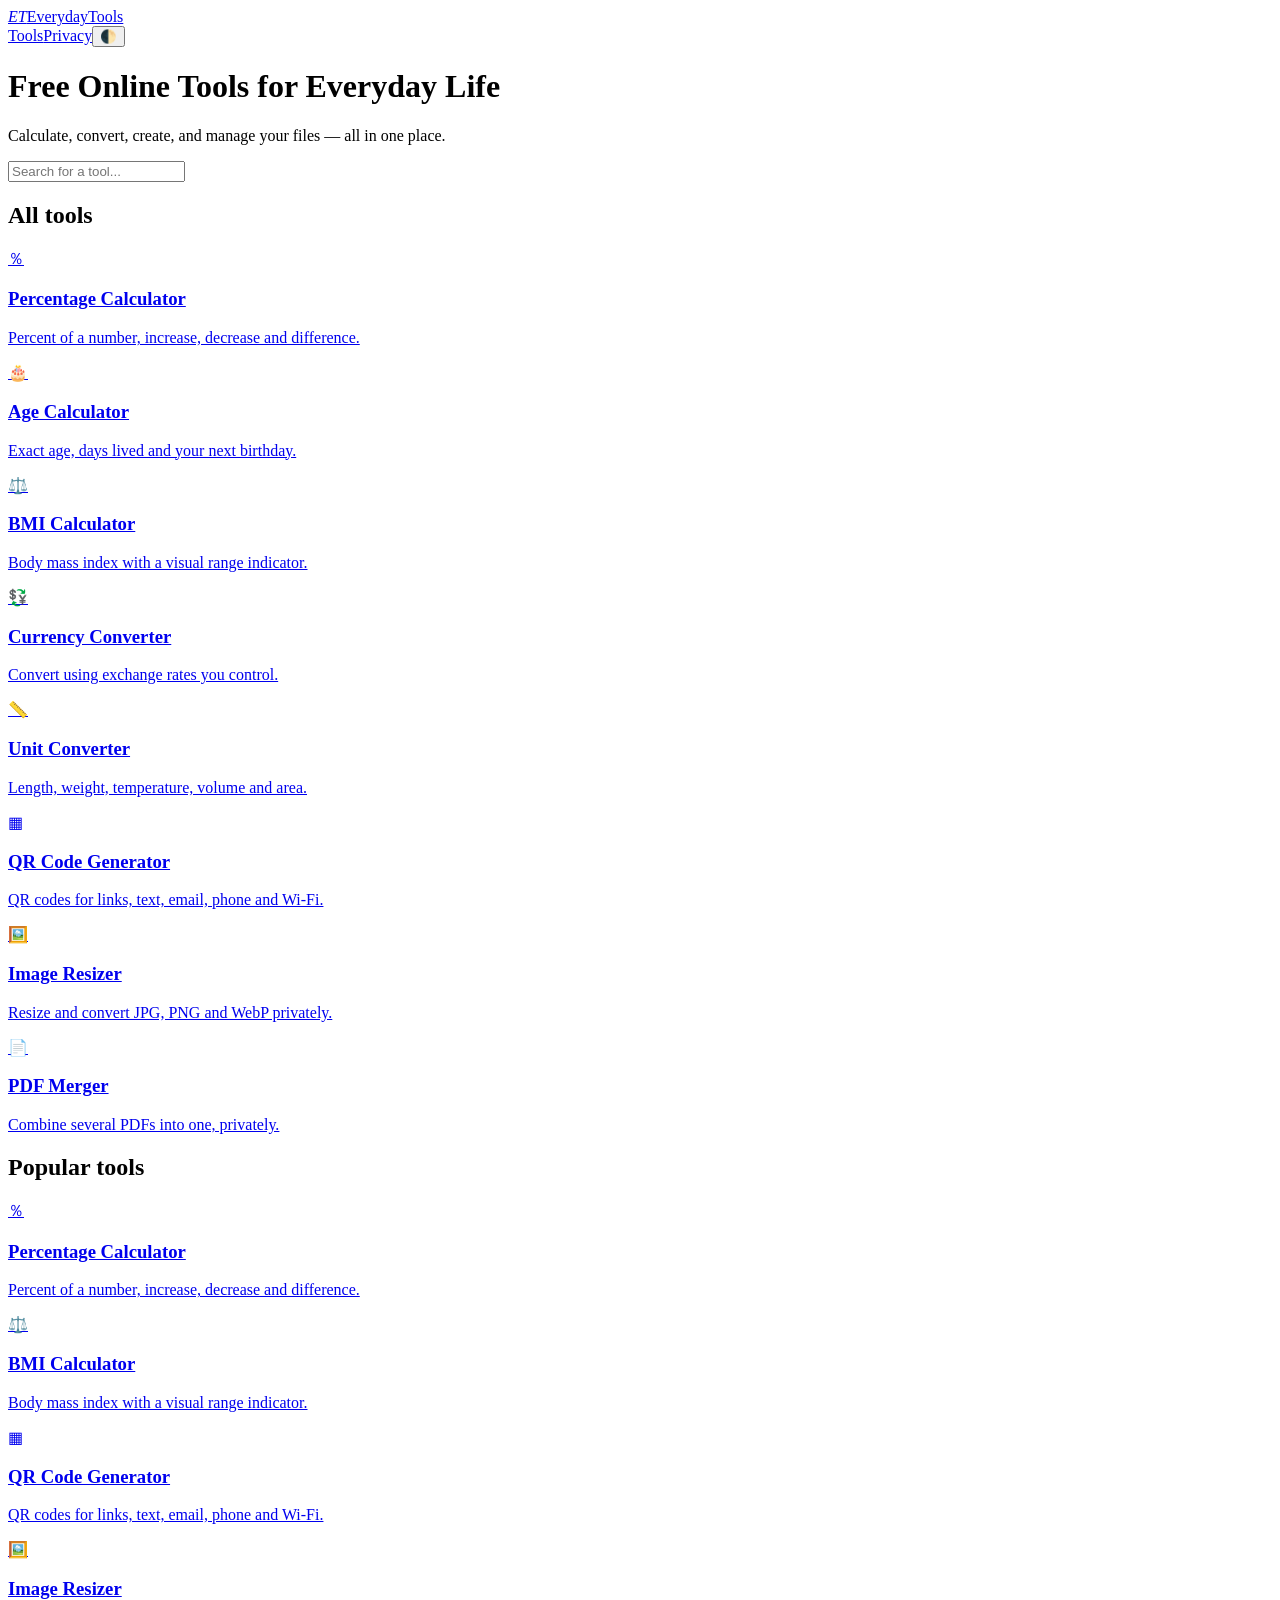
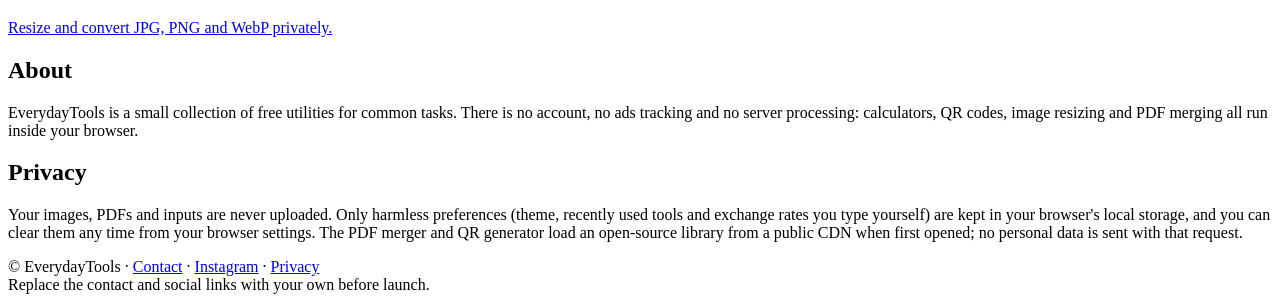
==== index.html @ 6e1048e0 "Update index.html" ====
<!DOCTYPE html>
<html lang="en">
<head>
<meta charset="utf-8">
<meta name="viewport" content="width=device-width, initial-scale=1">
<title>EverydayTools – Free Online Calculators, Converters & File Tools</title>
<meta name="description" content="Free online percentage, age, BMI, currency and unit calculators, plus QR code generator, image resizer and PDF merger. No sign-up, files never leave your browser.">
<meta name="robots" content="index,follow,max-image-preview:large">
<link rel="canonical" href="https://everydaytools-c4f.pages.dev/">
<link rel="icon" href="favicon.svg" type="image/svg+xml">
<meta property="og:type" content="website">
<meta property="og:title" content="EverydayTools – Useful Tools. Simple Solutions.">
<meta property="og:description" content="Calculate, convert, create, and manage your files — all in one place.">
<meta property="og:url" content="https://everydaytools-c4f.pages.dev/">
<meta property="og:image" content="https://everydaytools-c4f.pages.dev/og-image.png">
<meta name="twitter:card" content="summary_large_image">
<script type="application/ld+json">{"@context":"https://schema.org","@type":"WebSite","name":"EverydayTools","url":"https://everydaytools.pages.dev/","description":"Free online everyday tools that run in your browser."}</script>
<link rel="stylesheet" href="style.css">
<script type="application/ld+json">{"@context": "https://schema.org", "@type": "ItemList", "itemListElement": [{"@type": "ListItem", "position": 1, "name": "Percentage Calculator", "url": "https://everydaytools.pages.dev/tools/percentage"}, {"@type": "ListItem", "position": 2, "name": "Age Calculator", "url": "https://everydaytools.pages.dev/tools/age"}, {"@type": "ListItem", "position": 3, "name": "BMI Calculator", "url": "https://everydaytools.pages.dev/tools/bmi"}, {"@type": "ListItem", "position": 4, "name": "Currency Converter", "url": "https://everydaytools.pages.dev/tools/currency"}, {"@type": "ListItem", "position": 5, "name": "Unit Converter", "url": "https://everydaytools.pages.dev/tools/unit-converter"}, {"@type": "ListItem", "position": 6, "name": "QR Code Generator", "url": "https://everydaytools.pages.dev/tools/qr-generator"}, {"@type": "ListItem", "position": 7, "name": "Image Resizer", "url": "https://everydaytools.pages.dev/tools/image-resizer"}, {"@type": "ListItem", "position": 8, "name": "PDF Merger", "url": "https://everydaytools.pages.dev/tools/pdf-merger"}]}</script>
</head>
<body>
<header><div class="w"><a class="logo" href="#" aria-label="EverydayTools home"><i>ET</i>EverydayTools</a>
<nav><a href="#tools">Tools</a><a href="#privacy">Privacy</a><button class="btn ghost" id="theme" aria-label="Toggle dark mode">🌓</button></nav></div></header>
<main class="w">
<div id="home">
<div class="hero"><h1>Free Online Tools for Everyday Life</h1><p>Calculate, convert, create, and manage your files — all in one place.</p>
<input id="search" type="search" placeholder="Search for a tool..." aria-label="Search for a tool"></div>
<section id="tools"><h2>All tools</h2><div class="grid" id="all"><a class="card" href="tools/percentage.html"><span class="ic">％</span><h3>Percentage Calculator</h3><p>Percent of a number, increase, decrease and difference.</p></a><a class="card" href="tools/age.html"><span class="ic">🎂</span><h3>Age Calculator</h3><p>Exact age, days lived and your next birthday.</p></a><a class="card" href="tools/bmi.html"><span class="ic">⚖️</span><h3>BMI Calculator</h3><p>Body mass index with a visual range indicator.</p></a><a class="card" href="tools/currency.html"><span class="ic">💱</span><h3>Currency Converter</h3><p>Convert using exchange rates you control.</p></a><a class="card" href="tools/unit-converter.html"><span class="ic">📏</span><h3>Unit Converter</h3><p>Length, weight, temperature, volume and area.</p></a><a class="card" href="tools/qr-generator.html"><span class="ic">▦</span><h3>QR Code Generator</h3><p>QR codes for links, text, email, phone and Wi-Fi.</p></a><a class="card" href="tools/image-resizer.html"><span class="ic">🖼️</span><h3>Image Resizer</h3><p>Resize and convert JPG, PNG and WebP privately.</p></a><a class="card" href="tools/pdf-merger.html"><span class="ic">📄</span><h3>PDF Merger</h3><p>Combine several PDFs into one, privately.</p></a></div></section>
<section><h2>Popular tools</h2><div class="grid" id="pop"><a class="card" href="tools/percentage.html"><span class="ic">％</span><h3>Percentage Calculator</h3><p>Percent of a number, increase, decrease and difference.</p></a><a class="card" href="tools/bmi.html"><span class="ic">⚖️</span><h3>BMI Calculator</h3><p>Body mass index with a visual range indicator.</p></a><a class="card" href="tools/qr-generator.html"><span class="ic">▦</span><h3>QR Code Generator</h3><p>QR codes for links, text, email, phone and Wi-Fi.</p></a><a class="card" href="tools/image-resizer.html"><span class="ic">🖼️</span><h3>Image Resizer</h3><p>Resize and convert JPG, PNG and WebP privately.</p></a></div></section>
<section id="recentS" hidden><h2>Recently used</h2><div class="grid" id="rec"></div></section>
<section class="about" id="about"><h2>About</h2><p>EverydayTools is a small collection of free utilities for common tasks. There is no account, no ads tracking and no server processing: calculators, QR codes, image resizing and PDF merging all run inside your browser.</p></section>
<section class="about" id="privacy"><h2>Privacy</h2><p>Your images, PDFs and inputs are never uploaded. Only harmless preferences (theme, recently used tools and exchange rates you type yourself) are kept in your browser's local storage, and you can clear them any time from your browser settings. The PDF merger and QR generator load an open-source library from a public CDN when first opened; no personal data is sent with that request.</p></section>
</div>
<div id="view" hidden></div>
</main>
<footer><div class="w">© EverydayTools · <a href="mailto:hello@example.com">Contact</a> · <a href="https://instagram.com/" rel="noopener">Instagram</a> · <a href="#privacy">Privacy</a><br>Replace the contact and social links with your own before launch.</div></footer>
<script src="js/tools.js" defer></script>
</body>
</html>
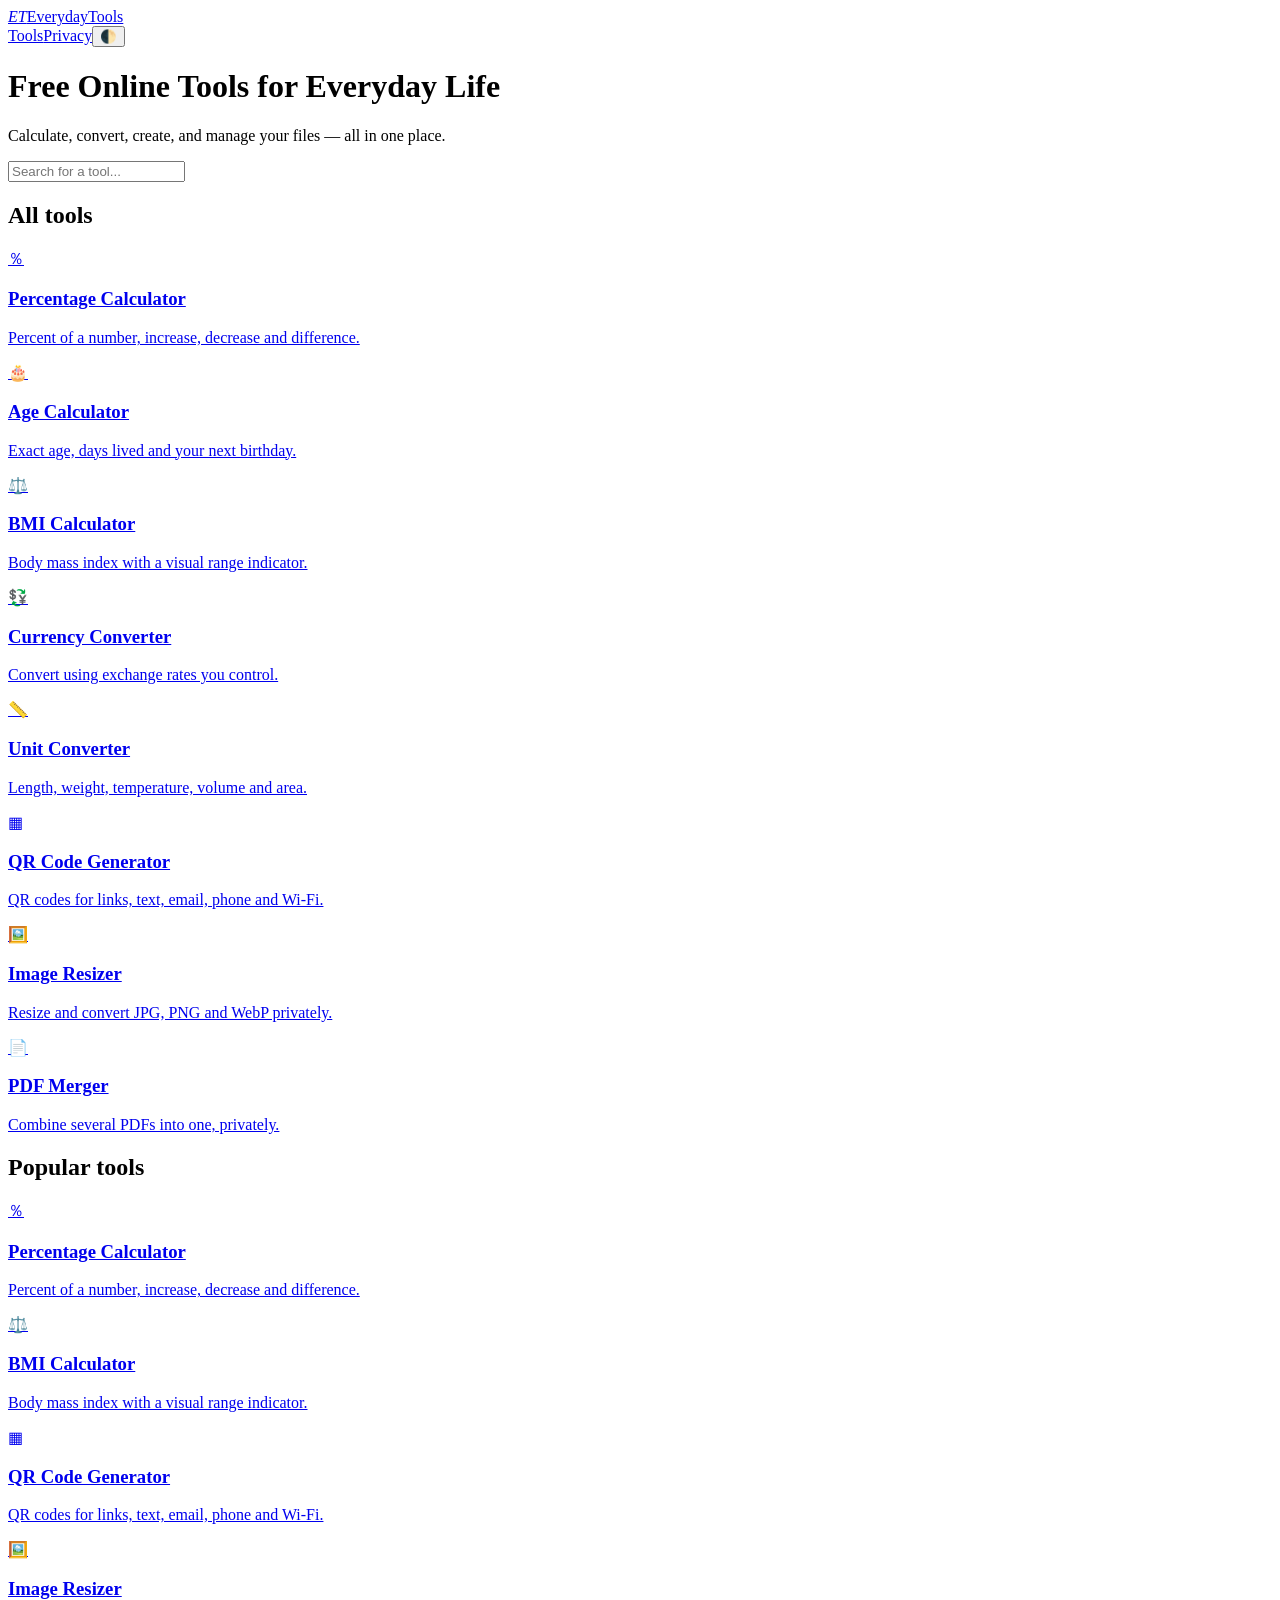
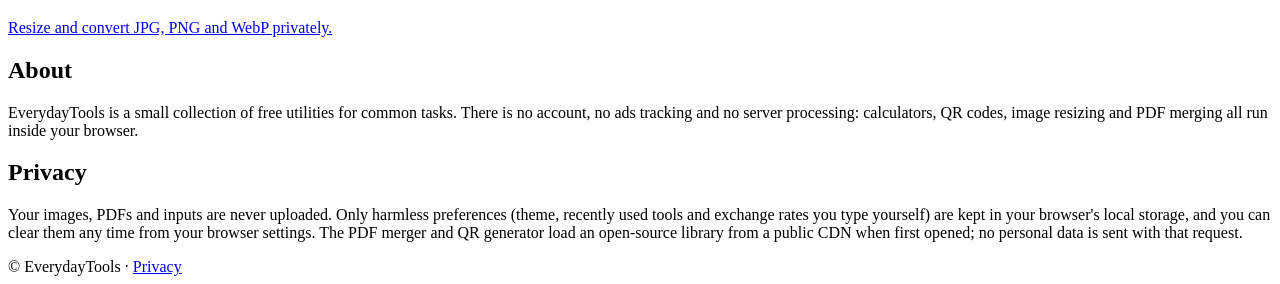
==== commit bb48f67a: "Fix canonical domain and improve SEO metadata" ====
--- a/index.html
+++ b/index.html
@@ -9,14 +9,18 @@
 <link rel="canonical" href="https://everydaytools-c4f.pages.dev/">
 <link rel="icon" href="favicon.svg" type="image/svg+xml">
 <meta property="og:type" content="website">
+<meta property="og:site_name" content="EverydayTools">
+<meta name="twitter:title" content="EverydayTools – Free Online Calculators, Converters & File Tools">
+<meta name="twitter:description" content="Free percentage, age and BMI calculators, currency and unit converters, QR codes, image resizing and PDF merging. Private browser-based tools, free to use.">
+<meta name="theme-color" content="#101827">
 <meta property="og:title" content="EverydayTools – Useful Tools. Simple Solutions.">
 <meta property="og:description" content="Calculate, convert, create, and manage your files — all in one place.">
 <meta property="og:url" content="https://everydaytools-c4f.pages.dev/">
 <meta property="og:image" content="https://everydaytools-c4f.pages.dev/og-image.png">
 <meta name="twitter:card" content="summary_large_image">
-<script type="application/ld+json">{"@context":"https://schema.org","@type":"WebSite","name":"EverydayTools","url":"https://everydaytools.pages.dev/","description":"Free online everyday tools that run in your browser."}</script>
+<script type="application/ld+json">{"@context":"https://schema.org","@type":"WebSite","name":"EverydayTools","url":"https://everydaytools-c4f.pages.dev/","description":"Free online calculators, converters and file tools that run in your browser.","inLanguage":"en"}</script>
 <link rel="stylesheet" href="style.css">
-<script type="application/ld+json">{"@context": "https://schema.org", "@type": "ItemList", "itemListElement": [{"@type": "ListItem", "position": 1, "name": "Percentage Calculator", "url": "https://everydaytools.pages.dev/tools/percentage"}, {"@type": "ListItem", "position": 2, "name": "Age Calculator", "url": "https://everydaytools.pages.dev/tools/age"}, {"@type": "ListItem", "position": 3, "name": "BMI Calculator", "url": "https://everydaytools.pages.dev/tools/bmi"}, {"@type": "ListItem", "position": 4, "name": "Currency Converter", "url": "https://everydaytools.pages.dev/tools/currency"}, {"@type": "ListItem", "position": 5, "name": "Unit Converter", "url": "https://everydaytools.pages.dev/tools/unit-converter"}, {"@type": "ListItem", "position": 6, "name": "QR Code Generator", "url": "https://everydaytools.pages.dev/tools/qr-generator"}, {"@type": "ListItem", "position": 7, "name": "Image Resizer", "url": "https://everydaytools.pages.dev/tools/image-resizer"}, {"@type": "ListItem", "position": 8, "name": "PDF Merger", "url": "https://everydaytools.pages.dev/tools/pdf-merger"}]}</script>
+<script type="application/ld+json">{"@context": "https://schema.org", "@type": "ItemList", "itemListElement": [{"@type": "ListItem", "position": 1, "name": "Percentage Calculator", "url": "https://everydaytools-c4f.pages.dev/tools/percentage"}, {"@type": "ListItem", "position": 2, "name": "Age Calculator", "url": "https://everydaytools-c4f.pages.dev/tools/age"}, {"@type": "ListItem", "position": 3, "name": "BMI Calculator", "url": "https://everydaytools-c4f.pages.dev/tools/bmi"}, {"@type": "ListItem", "position": 4, "name": "Currency Converter", "url": "https://everydaytools-c4f.pages.dev/tools/currency"}, {"@type": "ListItem", "position": 5, "name": "Unit Converter", "url": "https://everydaytools-c4f.pages.dev/tools/unit-converter"}, {"@type": "ListItem", "position": 6, "name": "QR Code Generator", "url": "https://everydaytools-c4f.pages.dev/tools/qr-generator"}, {"@type": "ListItem", "position": 7, "name": "Image Resizer", "url": "https://everydaytools-c4f.pages.dev/tools/image-resizer"}, {"@type": "ListItem", "position": 8, "name": "PDF Merger", "url": "https://everydaytools-c4f.pages.dev/tools/pdf-merger"}]}</script>
 </head>
 <body>
 <header><div class="w"><a class="logo" href="#" aria-label="EverydayTools home"><i>ET</i>EverydayTools</a>
@@ -33,7 +37,7 @@
 </div>
 <div id="view" hidden></div>
 </main>
-<footer><div class="w">© EverydayTools · <a href="mailto:hello@example.com">Contact</a> · <a href="https://instagram.com/" rel="noopener">Instagram</a> · <a href="#privacy">Privacy</a><br>Replace the contact and social links with your own before launch.</div></footer>
+<footer><div class="w">© EverydayTools · <a href="#privacy">Privacy</a></div></footer>
 <script src="js/tools.js" defer></script>
 </body>
 </html>
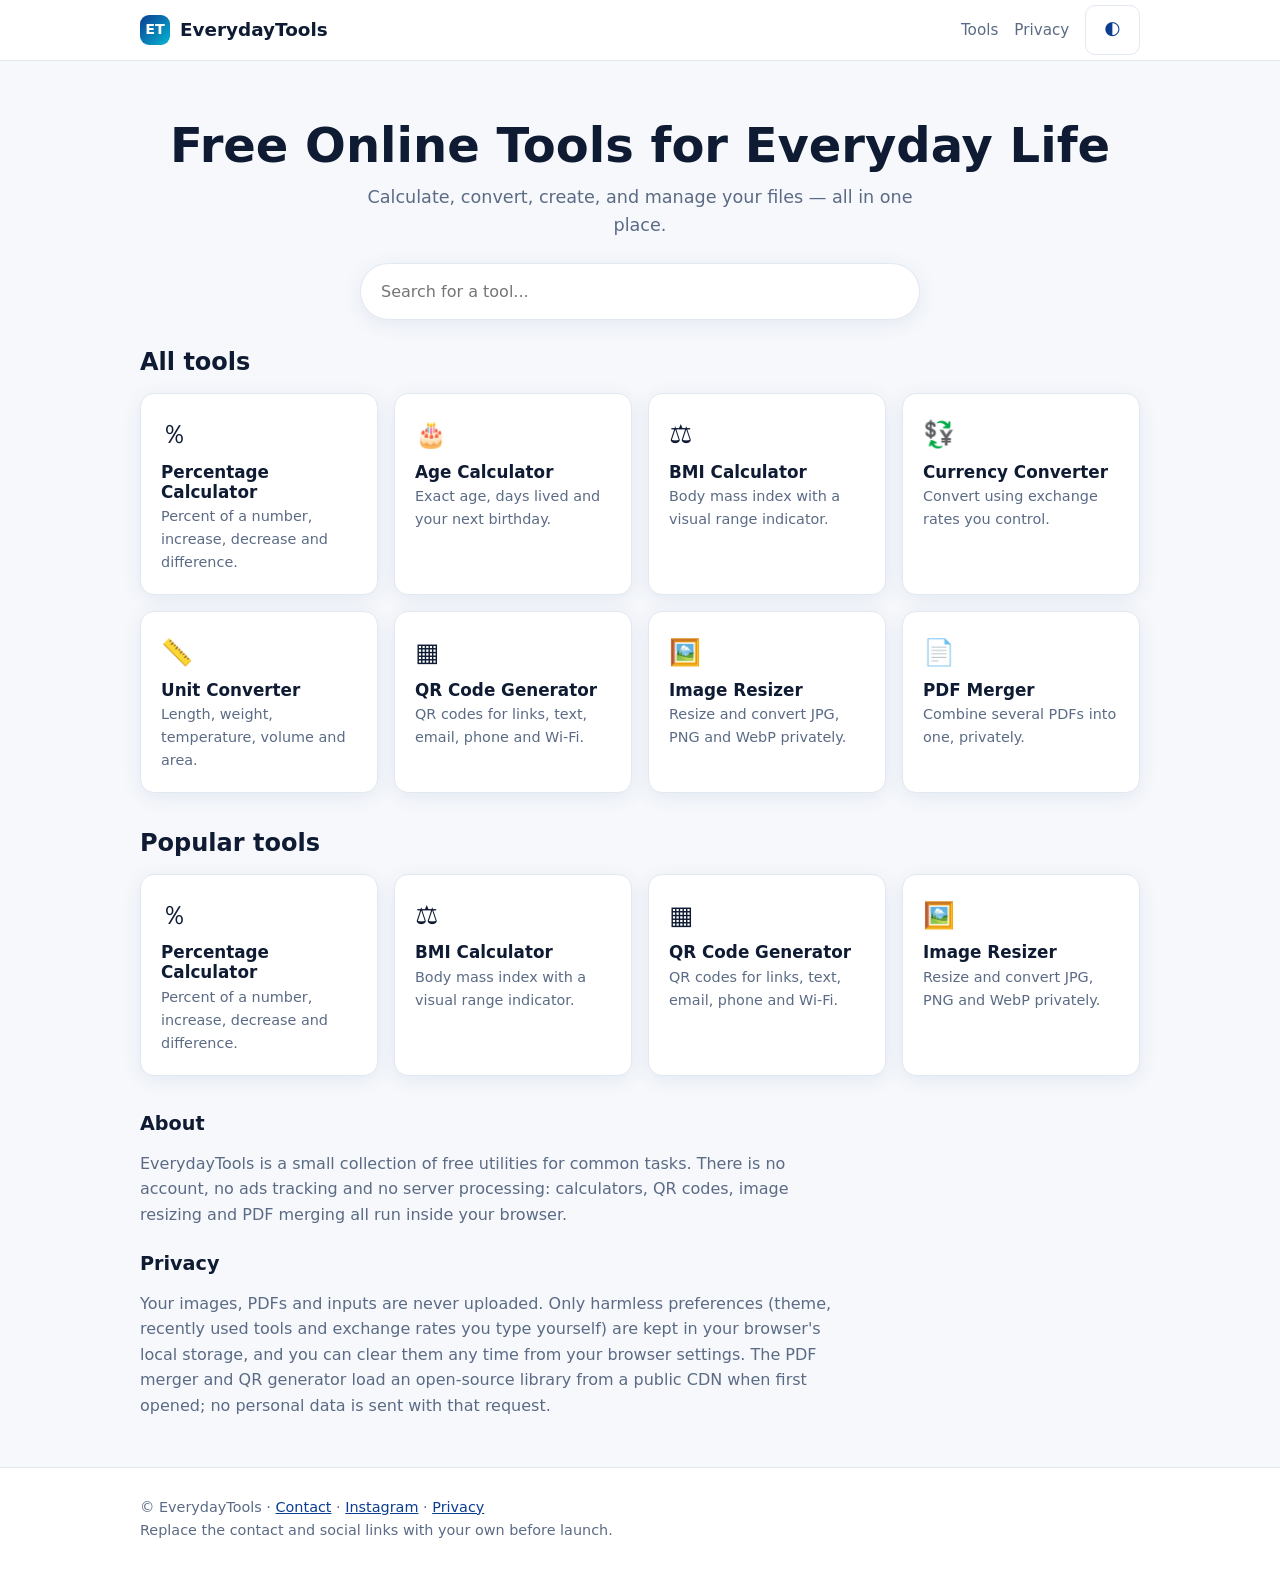
==== commit cb89362c: "Initial project upload" ====
--- a/index.html
+++ b/index.html
@@ -6,21 +6,17 @@
 <title>EverydayTools – Free Online Calculators, Converters & File Tools</title>
 <meta name="description" content="Free online percentage, age, BMI, currency and unit calculators, plus QR code generator, image resizer and PDF merger. No sign-up, files never leave your browser.">
 <meta name="robots" content="index,follow,max-image-preview:large">
-<link rel="canonical" href="https://everydaytools-c4f.pages.dev/">
+<link rel="canonical" href="https://everydaytools.pages.dev/">
 <link rel="icon" href="favicon.svg" type="image/svg+xml">
 <meta property="og:type" content="website">
-<meta property="og:site_name" content="EverydayTools">
-<meta name="twitter:title" content="EverydayTools – Free Online Calculators, Converters & File Tools">
-<meta name="twitter:description" content="Free percentage, age and BMI calculators, currency and unit converters, QR codes, image resizing and PDF merging. Private browser-based tools, free to use.">
-<meta name="theme-color" content="#101827">
 <meta property="og:title" content="EverydayTools – Useful Tools. Simple Solutions.">
 <meta property="og:description" content="Calculate, convert, create, and manage your files — all in one place.">
-<meta property="og:url" content="https://everydaytools-c4f.pages.dev/">
-<meta property="og:image" content="https://everydaytools-c4f.pages.dev/og-image.png">
+<meta property="og:url" content="https://everydaytools.pages.dev/">
+<meta property="og:image" content="https://everydaytools.pages.dev/og-image.png">
 <meta name="twitter:card" content="summary_large_image">
-<script type="application/ld+json">{"@context":"https://schema.org","@type":"WebSite","name":"EverydayTools","url":"https://everydaytools-c4f.pages.dev/","description":"Free online calculators, converters and file tools that run in your browser.","inLanguage":"en"}</script>
+<script type="application/ld+json">{"@context":"https://schema.org","@type":"WebSite","name":"EverydayTools","url":"https://everydaytools.pages.dev/","description":"Free online everyday tools that run in your browser."}</script>
 <link rel="stylesheet" href="style.css">
-<script type="application/ld+json">{"@context": "https://schema.org", "@type": "ItemList", "itemListElement": [{"@type": "ListItem", "position": 1, "name": "Percentage Calculator", "url": "https://everydaytools-c4f.pages.dev/tools/percentage"}, {"@type": "ListItem", "position": 2, "name": "Age Calculator", "url": "https://everydaytools-c4f.pages.dev/tools/age"}, {"@type": "ListItem", "position": 3, "name": "BMI Calculator", "url": "https://everydaytools-c4f.pages.dev/tools/bmi"}, {"@type": "ListItem", "position": 4, "name": "Currency Converter", "url": "https://everydaytools-c4f.pages.dev/tools/currency"}, {"@type": "ListItem", "position": 5, "name": "Unit Converter", "url": "https://everydaytools-c4f.pages.dev/tools/unit-converter"}, {"@type": "ListItem", "position": 6, "name": "QR Code Generator", "url": "https://everydaytools-c4f.pages.dev/tools/qr-generator"}, {"@type": "ListItem", "position": 7, "name": "Image Resizer", "url": "https://everydaytools-c4f.pages.dev/tools/image-resizer"}, {"@type": "ListItem", "position": 8, "name": "PDF Merger", "url": "https://everydaytools-c4f.pages.dev/tools/pdf-merger"}]}</script>
+<script type="application/ld+json">{"@context": "https://schema.org", "@type": "ItemList", "itemListElement": [{"@type": "ListItem", "position": 1, "name": "Percentage Calculator", "url": "https://everydaytools.pages.dev/tools/percentage"}, {"@type": "ListItem", "position": 2, "name": "Age Calculator", "url": "https://everydaytools.pages.dev/tools/age"}, {"@type": "ListItem", "position": 3, "name": "BMI Calculator", "url": "https://everydaytools.pages.dev/tools/bmi"}, {"@type": "ListItem", "position": 4, "name": "Currency Converter", "url": "https://everydaytools.pages.dev/tools/currency"}, {"@type": "ListItem", "position": 5, "name": "Unit Converter", "url": "https://everydaytools.pages.dev/tools/unit-converter"}, {"@type": "ListItem", "position": 6, "name": "QR Code Generator", "url": "https://everydaytools.pages.dev/tools/qr-generator"}, {"@type": "ListItem", "position": 7, "name": "Image Resizer", "url": "https://everydaytools.pages.dev/tools/image-resizer"}, {"@type": "ListItem", "position": 8, "name": "PDF Merger", "url": "https://everydaytools.pages.dev/tools/pdf-merger"}]}</script>
 </head>
 <body>
 <header><div class="w"><a class="logo" href="#" aria-label="EverydayTools home"><i>ET</i>EverydayTools</a>
@@ -37,7 +33,7 @@
 </div>
 <div id="view" hidden></div>
 </main>
-<footer><div class="w">© EverydayTools · <a href="#privacy">Privacy</a></div></footer>
+<footer><div class="w">© EverydayTools · <a href="mailto:hello@example.com">Contact</a> · <a href="https://instagram.com/" rel="noopener">Instagram</a> · <a href="#privacy">Privacy</a><br>Replace the contact and social links with your own before launch.</div></footer>
 <script src="js/tools.js" defer></script>
 </body>
 </html>
--- a/style.css
+++ b/style.css
@@ -0,0 +1,45 @@
+:root{--bg:#f6f8fb;--card:#fff;--tx:#0f1b33;--mu:#5b6b85;--pr:#0b3d91;--ac:#06b6d4;--bd:#e2e8f0;--sh:0 4px 20px rgba(11,61,145,.08);--r:14px}
+[data-theme=dark]{--bg:#0b1220;--card:#121c31;--tx:#e8eefb;--mu:#9fb0cc;--pr:#4f8dff;--ac:#22d3ee;--bd:#24324d;--sh:0 4px 20px rgba(0,0,0,.4)}
+*{box-sizing:border-box}[hidden]{display:none!important}
+body{margin:0;background:var(--bg);color:var(--tx);font:16px/1.6 Inter,system-ui,-apple-system,"Segoe UI",Roboto,sans-serif}
+a{color:var(--pr)}h1,h2,h3{line-height:1.2;margin:0 0 .5rem}
+.w{max-width:1040px;margin:0 auto;padding:0 20px}
+header{background:var(--card);border-bottom:1px solid var(--bd);position:sticky;top:0;z-index:5}
+header .w{display:flex;align-items:center;justify-content:space-between;height:60px}
+.logo{display:flex;align-items:center;gap:10px;font-weight:700;font-size:1.15rem;color:var(--tx);text-decoration:none}
+.logo i{width:30px;height:30px;border-radius:9px;background:linear-gradient(135deg,var(--pr),var(--ac));display:grid;place-items:center;color:#fff;font-style:normal;font-size:.9rem}
+nav{display:flex;gap:16px;align-items:center}nav a{text-decoration:none;color:var(--mu);font-size:.95rem}
+.hero{padding:56px 0 28px;text-align:center}.hero h1{font-size:clamp(2rem,5vw,3rem)}.hero p{color:var(--mu);font-size:1.1rem;margin:0 auto 24px;max-width:560px}
+#search{width:100%;max-width:560px;padding:15px 20px;border-radius:999px;border:1px solid var(--bd);background:var(--card);color:var(--tx);font-size:1rem;box-shadow:var(--sh)}
+.grid{display:grid;grid-template-columns:repeat(auto-fill,minmax(230px,1fr));gap:16px;margin:16px 0 36px}
+.card{background:var(--card);border:1px solid var(--bd);border-radius:var(--r);padding:20px;text-decoration:none;color:var(--tx);box-shadow:var(--sh);transition:transform .15s,border-color .15s}
+.card:hover,.card:focus-visible{transform:translateY(-2px);border-color:var(--ac)}
+.card .ic{font-size:1.6rem}.card h3{margin:.4rem 0 .2rem;font-size:1.05rem}.card p{margin:0;color:var(--mu);font-size:.9rem}
+section{margin-bottom:12px}
+.panel{background:var(--card);border:1px solid var(--bd);border-radius:var(--r);padding:24px;box-shadow:var(--sh);display:grid;gap:14px}
+label{display:grid;gap:6px;font-size:.9rem;font-weight:600;color:var(--mu)}
+input,select,textarea{font:inherit;padding:11px 12px;border-radius:10px;border:1px solid var(--bd);background:var(--bg);color:var(--tx);width:100%;min-width:0}
+input[type=color]{padding:3px;height:44px}input[type=range]{padding:0}
+input:focus-visible,select:focus-visible,button:focus-visible,.drop:focus-visible,a:focus-visible{outline:2px solid var(--ac);outline-offset:2px}
+.row{display:flex;gap:12px;flex-wrap:wrap}.row>*{flex:1 1 140px}
+.btn{padding:11px 18px;border-radius:10px;border:0;background:var(--pr);color:#fff;font:inherit;font-weight:600;cursor:pointer}
+.btn:hover{filter:brightness(1.1)}.btn:disabled{opacity:.5;cursor:not-allowed}
+.btn.ghost{background:transparent;color:var(--pr);border:1px solid var(--bd)}
+.res{font-size:1.6rem;font-weight:700;color:var(--pr);background:var(--bg);border-radius:12px;padding:16px;word-break:break-word}
+.note{color:var(--mu);font-size:.85rem;margin:0}.err{color:#d93025;font-size:.9rem;margin:0}
+.chk{display:flex;align-items:center;gap:8px}.chk input{width:auto}
+.drop{border:2px dashed var(--bd);border-radius:var(--r);padding:30px;text-align:center;cursor:pointer;color:var(--mu)}
+.drop.on{border-color:var(--ac);background:var(--bg)}
+img#pv{max-width:100%;max-height:260px;border-radius:10px;justify-self:center}
+.bar{position:relative;height:12px;border-radius:99px;margin:18px 0 4px;background:linear-gradient(90deg,#38bdf8 0 28.3%,#22c55e 28.3% 50%,#f59e0b 50% 66.7%,#ef4444 66.7%)}
+.bar b{position:absolute;top:-6px;width:4px;height:24px;background:var(--tx);border-radius:2px;transform:translateX(-50%)}
+.li{display:flex;align-items:center;gap:8px;padding:8px 12px;background:var(--bg);border-radius:10px}.li span{flex:1;overflow:hidden;text-overflow:ellipsis;white-space:nowrap}.li button{padding:4px 10px}
+.share{display:flex;gap:8px;flex-wrap:wrap;margin:16px 0}.share a,.share button{font-size:.85rem;padding:8px 14px;border-radius:99px;border:1px solid var(--bd);background:var(--card);color:var(--tx);text-decoration:none;cursor:pointer;font-family:inherit}
+.back{display:inline-block;margin:24px 0 12px;text-decoration:none}
+.about{max-width:70ch;color:var(--mu)}.about h2{color:var(--tx);font-size:1.2rem;margin-top:24px}
+footer{border-top:1px solid var(--bd);margin-top:48px;padding:28px 0;color:var(--mu);font-size:.9rem;background:var(--card)}
+details summary{cursor:pointer;font-weight:600}
+@media(prefers-reduced-motion:reduce){*{transition:none!important}}
+.crumb{margin:22px 0 10px;font-size:.9rem;color:var(--mu)}.crumb a{text-decoration:none}
+.about ol,.about ul{padding-left:1.2rem}.about h3{color:var(--tx);font-size:1rem;margin:14px 0 4px}.rel a{margin-right:14px;white-space:nowrap}
+.tl{display:flex;flex-wrap:wrap;gap:6px 16px;padding:0;list-style:none}
